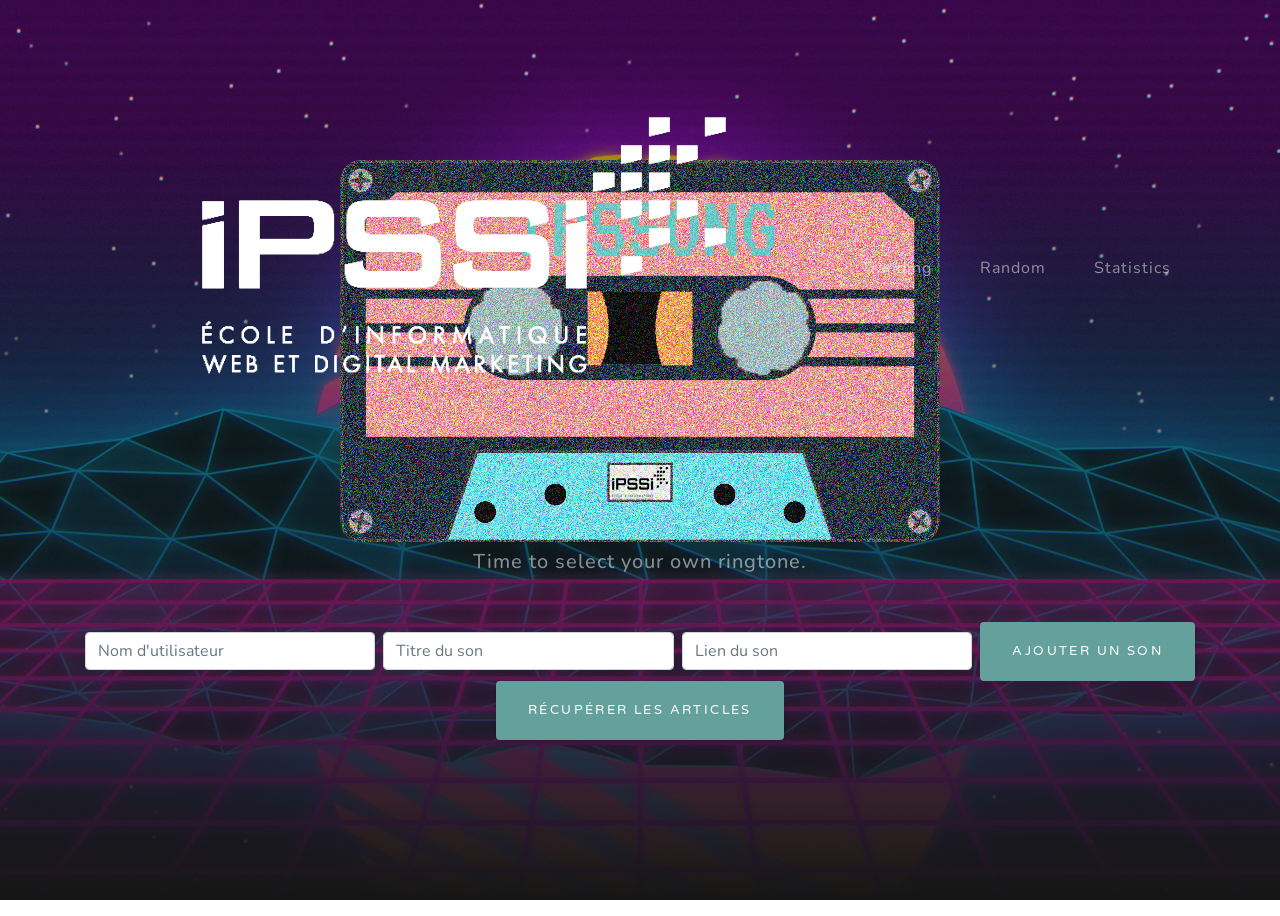
==== index.html @ 219de0ad "Ajustement graphique bootstrap Adaptation du template sur la page principale (partie suggestion). Ce" ====
<!DOCTYPE html>
<html>
<head>
  <meta charset="utf-8">
  <title>IPSSONG</title>

  <!-- Font -->
  <link rel="stylesheet"
        href="https://fonts.googleapis.com/css?family=VT323&display=swap">
  <!-- Bootstrap core CSS -->
  <link href="vendor/bootstrap/css/bootstrap.min.css" rel="stylesheet">

  <!-- Custom fonts for this template -->
  <link href="vendor/fontawesome-free/css/all.min.css" rel="stylesheet">
  <link href="https://fonts.googleapis.com/css?family=Varela+Round" rel="stylesheet">
  <link href="https://fonts.googleapis.com/css?family=Nunito:200,200i,300,300i,400,400i,600,600i,700,700i,800,800i,900,900i" rel="stylesheet">

  <!-- Custom styles for this template -->
  <link href="css/grayscale.min.css" rel="stylesheet">

</head>
  <body>
  
  <!-- Navigation -->
  <nav class="navbar navbar-expand-lg navbar-light fixed-top" id="mainNav">
    <div class="container">
      <a class="navbar-brand js-scroll-trigger" href="#page-top"><img src="img/IPSSI_logo.png" class="img-fluid"></a>
      <button class="navbar-toggler navbar-toggler-right" type="button" data-toggle="collapse" data-target="#navbarResponsive" aria-controls="navbarResponsive" aria-expanded="false" aria-label="Toggle navigation">
        Menu
        <i class="fas fa-bars"></i>
      </button>
      <div class="collapse navbar-collapse" id="navbarResponsive">
        <ul class="navbar-nav ml-auto">
          <li class="nav-item">
            <a class="nav-link js-scroll-trigger" href="#tranding">Tranding</a>
          </li>
          <li class="nav-item">
            <a class="nav-link js-scroll-trigger" href="#random">Random</a>
          </li>
          <li class="nav-item">
            <a class="nav-link js-scroll-trigger" href="#statistics">Statistics</a>
          </li>
        </ul>
      </div>
    </div> 
  </nav>  
    
      <!-- Header -->
  <header class="masthead">
    <div class="container d-flex h-100 align-items-center">
      <div class="mx-auto text-center">
        <h1 class="mx-auto my-0 text-uppercase"><img src="img/IPSSONG-Logo.png" class="img-fluid"></h1>
        <h2 class="text-white-50 mx-auto mt-2 mb-5">Time to select your own ringtone.</h2>
        <form class="form-inline d-flex">
          <input type="text" class="form-control flex-fill mr-0 mr-sm-2 mb-3 mb-sm-0" id="champsNom" placeholder="Nom d'utilisateur">
          <input type="text" class="form-control flex-fill mr-0 mr-sm-2 mb-3 mb-sm-0" id="champsTitre" placeholder="Titre du son">
          <input type="text" class="form-control flex-fill mr-0 mr-sm-2 mb-3 mb-sm-0" id="champsLien" placeholder="Lien du son">
          <button type="button" class="btn btn-primary mx-auto" id="addSongButton">Ajouter un son</button>
          <button type="button" class="btn btn-primary mx-auto" id="getSongButton">Récupérer les articles</button>
        </form>
      </div>
    </div>
  </header>

  <!--  <input type="text" id="champsNom" value="" placeholder="Nom">
    <input type="text" id="champsTitre" value="" placeholder="Titre">
    <input type="text" id="champsLien" value="" placeholder="Lien">
    <button type="button" id="addSongButton">Ajouter un song</button> 

    <button type="button" id="getSongButton">Récupérer les articles</button> -->
    <ul id="textBlock">

    </ul>
    <script
    src="https://code.jquery.com/jquery-3.4.1.min.js"
    integrity="sha256-CSXorXvZcTkaix6Yvo6HppcZGetbYMGWSFlBw8HfCJo="
    crossorigin="anonymous"></script>
    <script src="./requete.js"></script>

    
  </body>
</html>
---- css/grayscale.min.css ----
/*!
 * Start Bootstrap - Grayscale v5.0.9 (https://startbootstrap.com/template-overviews/grayscale)
 * Copyright 2013-2019 Start Bootstrap
 * Licensed under MIT (https://github.com/BlackrockDigital/startbootstrap-grayscale/blob/master/LICENSE)
 */#mainNav{min-height:56px;background-color:#fff}#mainNav .navbar-toggler{font-size:80%;padding:.75rem;color:#64a19d;border:1px solid #64a19d}#mainNav .navbar-toggler:focus{outline:0}#mainNav .navbar-brand{color:#161616;font-weight:700;padding:.9rem 0}#mainNav .navbar-nav .nav-item:hover{color:fade(white,80%);outline:0;background-color:transparent}#mainNav .navbar-nav .nav-item:active,#mainNav .navbar-nav .nav-item:focus{outline:0;background-color:transparent}@media (min-width:992px){#mainNav{padding-top:0;padding-bottom:0;border-bottom:none;background-color:transparent;transition:background-color .3s ease-in-out}#mainNav .navbar-brand{padding:.5rem 0;color:rgba(255,255,255,.5)}#mainNav .nav-link{transition:none;padding:2rem 1.5rem;color:rgba(255,255,255,.5)}#mainNav .nav-link:hover{color:rgba(255,255,255,.75)}#mainNav .nav-link:active{color:#fff}#mainNav.navbar-shrink{background-color:#fff}#mainNav.navbar-shrink .navbar-brand{color:#161616}#mainNav.navbar-shrink .nav-link{color:#161616;padding:1.5rem 1.5rem 1.25rem;border-bottom:.25rem solid transparent}#mainNav.navbar-shrink .nav-link:hover{color:#64a19d}#mainNav.navbar-shrink .nav-link:active{color:#467370}#mainNav.navbar-shrink .nav-link.active{color:#64a19d;outline:0;border-bottom:.25rem solid #64a19d}}.masthead{position:relative;width:100%;height:auto;min-height:35rem;padding:15rem 0;background:linear-gradient(to bottom,rgba(22,22,22,.3) 0,rgba(22,22,22,.7) 75%,#161616 100%),url(../img/bg-masthead.jpg);background-position:center;background-repeat:no-repeat;background-attachment:scroll;background-size:cover}.masthead h1{font-family:'Varela Round';font-size:2.5rem;line-height:2.5rem;letter-spacing:.8rem;background:-webkit-linear-gradient(rgba(255,255,255,.9),rgba(255,255,255,0));-webkit-text-fill-color:transparent;-webkit-background-clip:text}.masthead h2{max-width:20rem;font-size:1rem}@media (min-width:768px){.masthead h1{font-size:4rem;line-height:4rem}}@media (min-width:992px){.masthead{height:100vh;padding:0}.masthead h1{font-size:6.5rem;line-height:6.5rem;letter-spacing:.8rem}.masthead h2{max-width:30rem;font-size:1.25rem}}.btn{box-shadow:0 .1875rem .1875rem 0 rgba(0,0,0,.1)!important;padding:1.25rem 2rem;font-family:'Varela Round';font-size:80%;text-transform:uppercase;letter-spacing:.15rem;border:0}.btn-primary{background-color:#64a19d}.btn-primary:hover{background-color:#4f837f}.btn-primary:focus{background-color:#4f837f;color:#fff}.btn-primary:active{background-color:#467370!important}.about-section{padding-top:10rem;background:linear-gradient(to bottom,#161616 0,rgba(22,22,22,.9) 75%,rgba(22,22,22,.8) 100%)}.about-section p{margin-bottom:5rem}.projects-section{padding:10rem 0}.projects-section .featured-text{padding:2rem}@media (min-width:992px){.projects-section .featured-text{padding:0 0 0 2rem;border-left:.5rem solid #64a19d}}.projects-section .project-text{padding:3rem;font-size:90%}@media (min-width:992px){.projects-section .project-text{padding:5rem}.projects-section .project-text hr{border-color:#64a19d;border-width:.25rem;width:30%}}.signup-section{padding:10rem 0;background:linear-gradient(to bottom,rgba(22,22,22,.1) 0,rgba(22,22,22,.5) 75%,#161616 100%),url(../img/bg-signup.jpg);background-position:center;background-repeat:no-repeat;background-attachment:scroll;background-size:cover}.signup-section .form-inline input{box-shadow:0 .1875rem .1875rem 0 rgba(0,0,0,.1)!important;padding:1.25rem 2rem;height:auto;font-family:'Varela Round';font-size:80%;text-transform:uppercase;letter-spacing:.15rem;border:0}.contact-section{padding:5rem 0 0}.contact-section .card{border:0;border-bottom:.25rem solid #64a19d}.contact-section .card h4{font-size:.8rem;font-family:'Varela Round';text-transform:uppercase;letter-spacing:.15rem}.contact-section .card hr{border-color:#64a19d;border-width:.25rem;width:3rem}.contact-section .social{margin-top:5rem}.contact-section .social a{text-align:center;height:3rem;width:3rem;background:rgba(255,255,255,.1);border-radius:100%;line-height:3rem;color:rgba(255,255,255,.3)}.contact-section .social a:hover{color:rgba(255,255,255,.5)}.contact-section .social a:active{color:#fff}body{font-family:Nunito;letter-spacing:.0625em}a{color:#64a19d}a:focus,a:hover{text-decoration:none;color:#3c6360}.bg-black{background-color:#161616!important}.bg-primary{background-color:#64a19d!important}.text-primary{color:#64a19d!important}footer{padding:5rem 0}
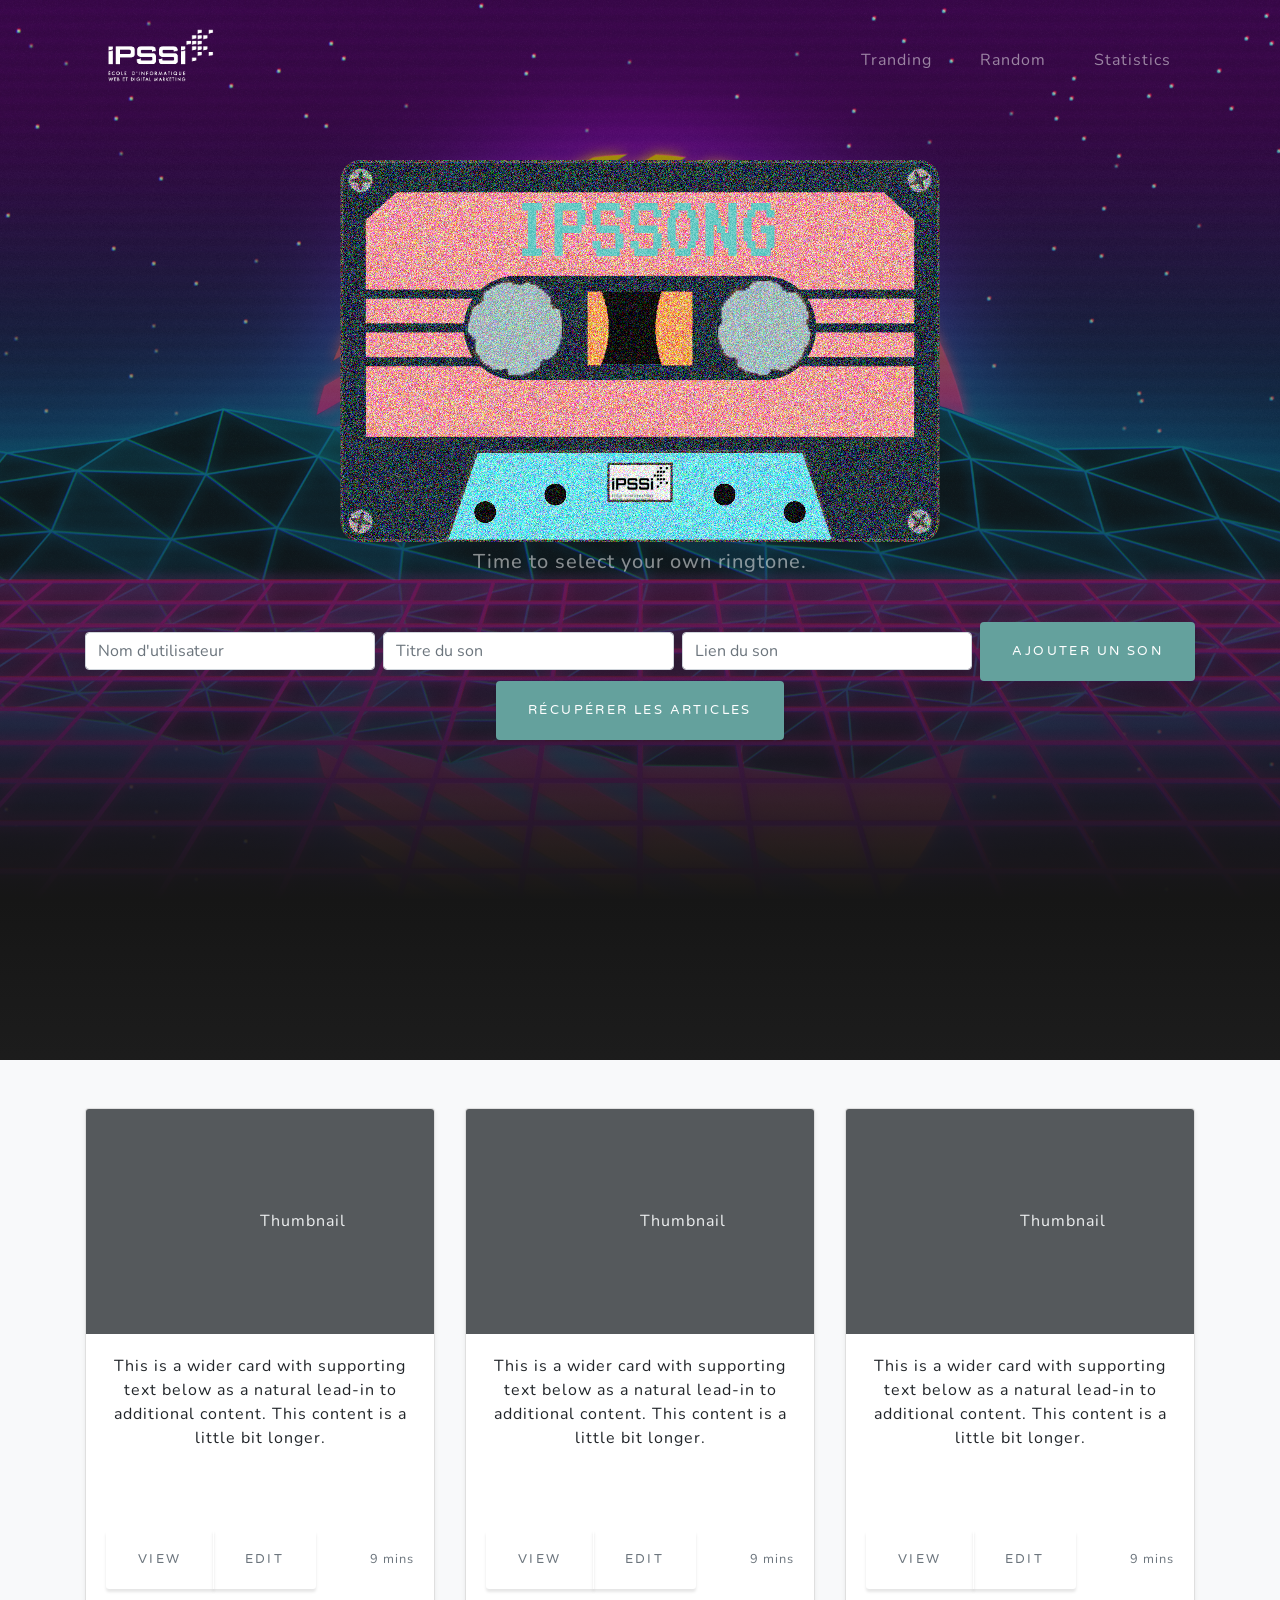
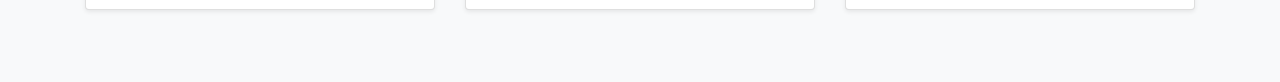
==== commit 930a51f2: "Ajout des liens "trending" Mise en place des liens favoris" ====
--- a/index.html
+++ b/index.html
@@ -17,6 +17,7 @@
 
   <!-- Custom styles for this template -->
   <link href="css/grayscale.min.css" rel="stylesheet">
+  <link href="css/home.css" rel="stylesheet">
 
 </head>
   <body>
@@ -24,7 +25,7 @@
   <!-- Navigation -->
   <nav class="navbar navbar-expand-lg navbar-light fixed-top" id="mainNav">
     <div class="container">
-      <a class="navbar-brand js-scroll-trigger" href="#page-top"><img src="img/IPSSI_logo.png" class="img-fluid"></a>
+      <a class="navbar-brand js-scroll-trigger" href="#page-top"><img src="img/IPSSI_logo.png" class="img-fluid ipssiLogo" alt="IPSSI"}></a>
       <button class="navbar-toggler navbar-toggler-right" type="button" data-toggle="collapse" data-target="#navbarResponsive" aria-controls="navbarResponsive" aria-expanded="false" aria-label="Toggle navigation">
         Menu
         <i class="fas fa-bars"></i>
@@ -62,13 +63,66 @@
     </div>
   </header>
 
-  <!--  <input type="text" id="champsNom" value="" placeholder="Nom">
-    <input type="text" id="champsTitre" value="" placeholder="Titre">
-    <input type="text" id="champsLien" value="" placeholder="Lien">
-    <button type="button" id="addSongButton">Ajouter un song</button> 
+    <!-- About Section -->
+  <section id="about" class="about-section text-center">
+   <div class="album py-5 bg-light">
+    <div class="container">
 
-    <button type="button" id="getSongButton">Récupérer les articles</button> -->
-    <ul id="textBlock">
+      <div class="row">
+        <div class="col-md-4">
+          <div class="card mb-4 shadow-sm">
+            <svg class="bd-placeholder-img card-img-top" width="100%" height="225" xmlns="http://www.w3.org/2000/svg" preserveAspectRatio="xMidYMid slice" focusable="false" role="img" aria-label="Placeholder: Thumbnail"><title>Placeholder</title><rect width="100%" height="100%" fill="#55595c"/><text x="50%" y="50%" fill="#eceeef" dy=".3em">Thumbnail</text></svg>
+            <div class="card-body">
+              <p class="card-text">This is a wider card with supporting text below as a natural lead-in to additional content. This content is a little bit longer.</p>
+              <div class="d-flex justify-content-between align-items-center">
+                <div class="btn-group">
+                  <button type="button" class="btn btn-sm btn-outline-secondary">View</button>
+                  <button type="button" class="btn btn-sm btn-outline-secondary">Edit</button>
+                </div>
+                <small class="text-muted">9 mins</small>
+              </div>
+            </div>
+          </div>
+        </div>
+        <div class="col-md-4">
+          <div class="card mb-4 shadow-sm">
+            <svg class="bd-placeholder-img card-img-top" width="100%" height="225" xmlns="http://www.w3.org/2000/svg" preserveAspectRatio="xMidYMid slice" focusable="false" role="img" aria-label="Placeholder: Thumbnail"><title>Placeholder</title><rect width="100%" height="100%" fill="#55595c"/><text x="50%" y="50%" fill="#eceeef" dy=".3em">Thumbnail</text></svg>
+            <div class="card-body">
+              <p class="card-text">This is a wider card with supporting text below as a natural lead-in to additional content. This content is a little bit longer.</p>
+              <div class="d-flex justify-content-between align-items-center">
+                <div class="btn-group">
+                  <button type="button" class="btn btn-sm btn-outline-secondary">View</button>
+                  <button type="button" class="btn btn-sm btn-outline-secondary">Edit</button>
+                </div>
+                <small class="text-muted">9 mins</small>
+              </div>
+            </div>
+          </div>
+        </div>
+        <div class="col-md-4">
+          <div class="card mb-4 shadow-sm">
+            <svg class="bd-placeholder-img card-img-top" width="100%" height="225" xmlns="http://www.w3.org/2000/svg" preserveAspectRatio="xMidYMid slice" focusable="false" role="img" aria-label="Placeholder: Thumbnail"><title>Placeholder</title><rect width="100%" height="100%" fill="#55595c"/><text x="50%" y="50%" fill="#eceeef" dy=".3em">Thumbnail</text></svg>
+            <div class="card-body">
+              <p class="card-text">This is a wider card with supporting text below as a natural lead-in to additional content. This content is a little bit longer.</p>
+              <div class="d-flex justify-content-between align-items-center">
+                <div class="btn-group">
+                  <button type="button" class="btn btn-sm btn-outline-secondary">View</button>
+                  <button type="button" class="btn btn-sm btn-outline-secondary">Edit</button>
+                </div>
+                <small class="text-muted">9 mins</small>
+              </div>
+            </div>
+          </div>
+        </div>
+  </section>
+
+
+
+
+ <!-- Projects Section -->
+  <!-- <section id="projects" class="projects-section bg-light">
+    <div class="container">
+    <ul id="textBlock"> -->
 
     </ul>
     <script
--- a/css/home.css
+++ b/css/home.css
@@ -0,0 +1,3 @@
+.ipssiLogo{
+    max-width: 20%;
+}
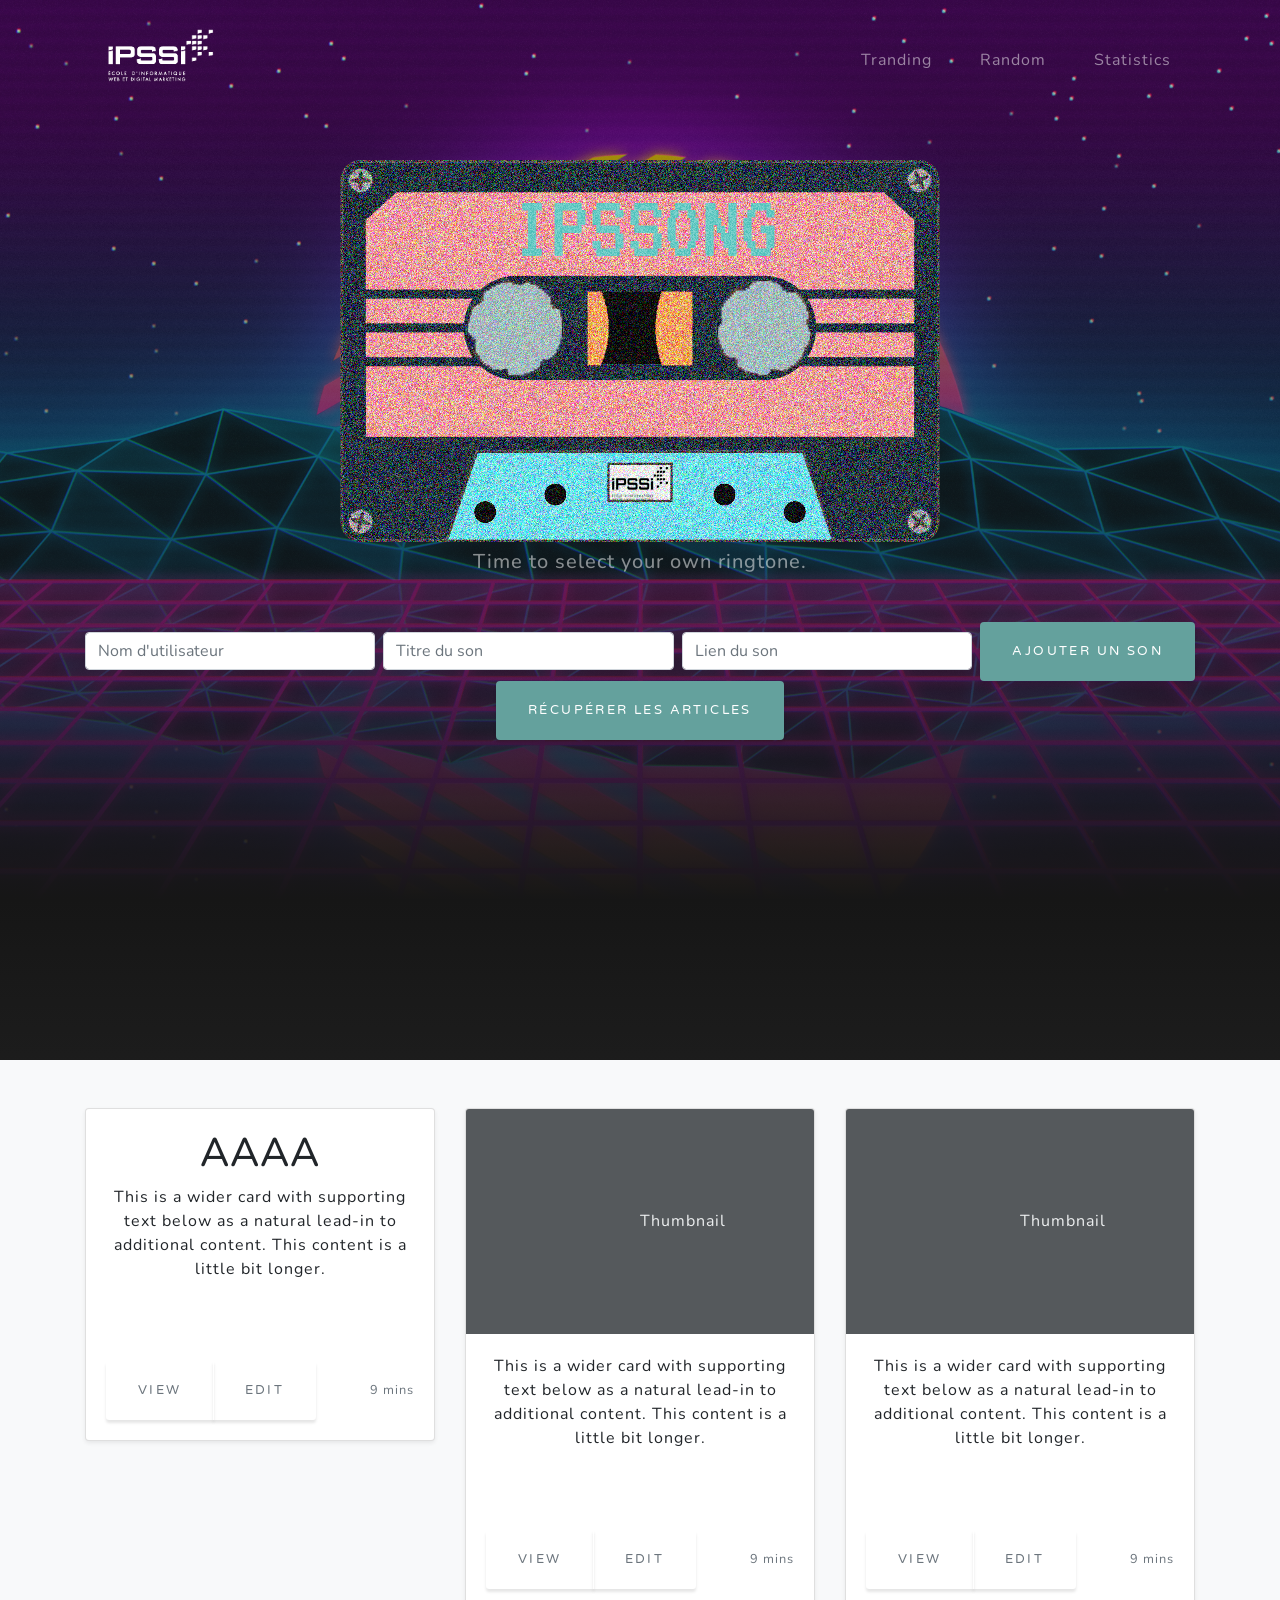
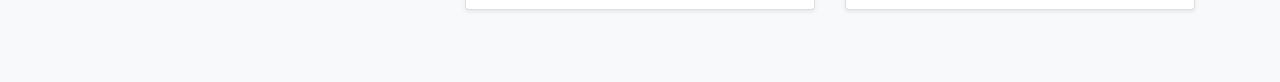
==== commit 19d8fd83: "Modification du showtext Modification pour l'affichage special sur le template des informations de l" ====
--- a/index.html
+++ b/index.html
@@ -21,7 +21,7 @@
 
 </head>
   <body>
-  
+
   <!-- Navigation -->
   <nav class="navbar navbar-expand-lg navbar-light fixed-top" id="mainNav">
     <div class="container">
@@ -43,9 +43,9 @@
           </li>
         </ul>
       </div>
-    </div> 
-  </nav>  
-    
+    </div>
+  </nav>
+
       <!-- Header -->
   <header class="masthead">
     <div class="container d-flex h-100 align-items-center">
@@ -68,11 +68,12 @@
    <div class="album py-5 bg-light">
     <div class="container">
 
-      <div class="row">
+      <div class="row" id="textBlock">
         <div class="col-md-4">
           <div class="card mb-4 shadow-sm">
-            <svg class="bd-placeholder-img card-img-top" width="100%" height="225" xmlns="http://www.w3.org/2000/svg" preserveAspectRatio="xMidYMid slice" focusable="false" role="img" aria-label="Placeholder: Thumbnail"><title>Placeholder</title><rect width="100%" height="100%" fill="#55595c"/><text x="50%" y="50%" fill="#eceeef" dy=".3em">Thumbnail</text></svg>
+            <!-- <svg class="bd-placeholder-img card-img-top" width="100%" height="225" xmlns="http://www.w3.org/2000/svg" preserveAspectRatio="xMidYMid slice" focusable="false" role="img" aria-label="Placeholder: Thumbnail"><title>Placeholder</title><rect width="100%" height="100%" fill="#55595c"/><text x="50%" y="50%" fill="#eceeef" dy=".3em">Thumbnail</text></svg> -->
             <div class="card-body">
+              <h1 class="card-text">AAAA</h1>
               <p class="card-text">This is a wider card with supporting text below as a natural lead-in to additional content. This content is a little bit longer.</p>
               <div class="d-flex justify-content-between align-items-center">
                 <div class="btn-group">
@@ -131,6 +132,6 @@
     crossorigin="anonymous"></script>
     <script src="./requete.js"></script>
 
-    
+
   </body>
 </html>
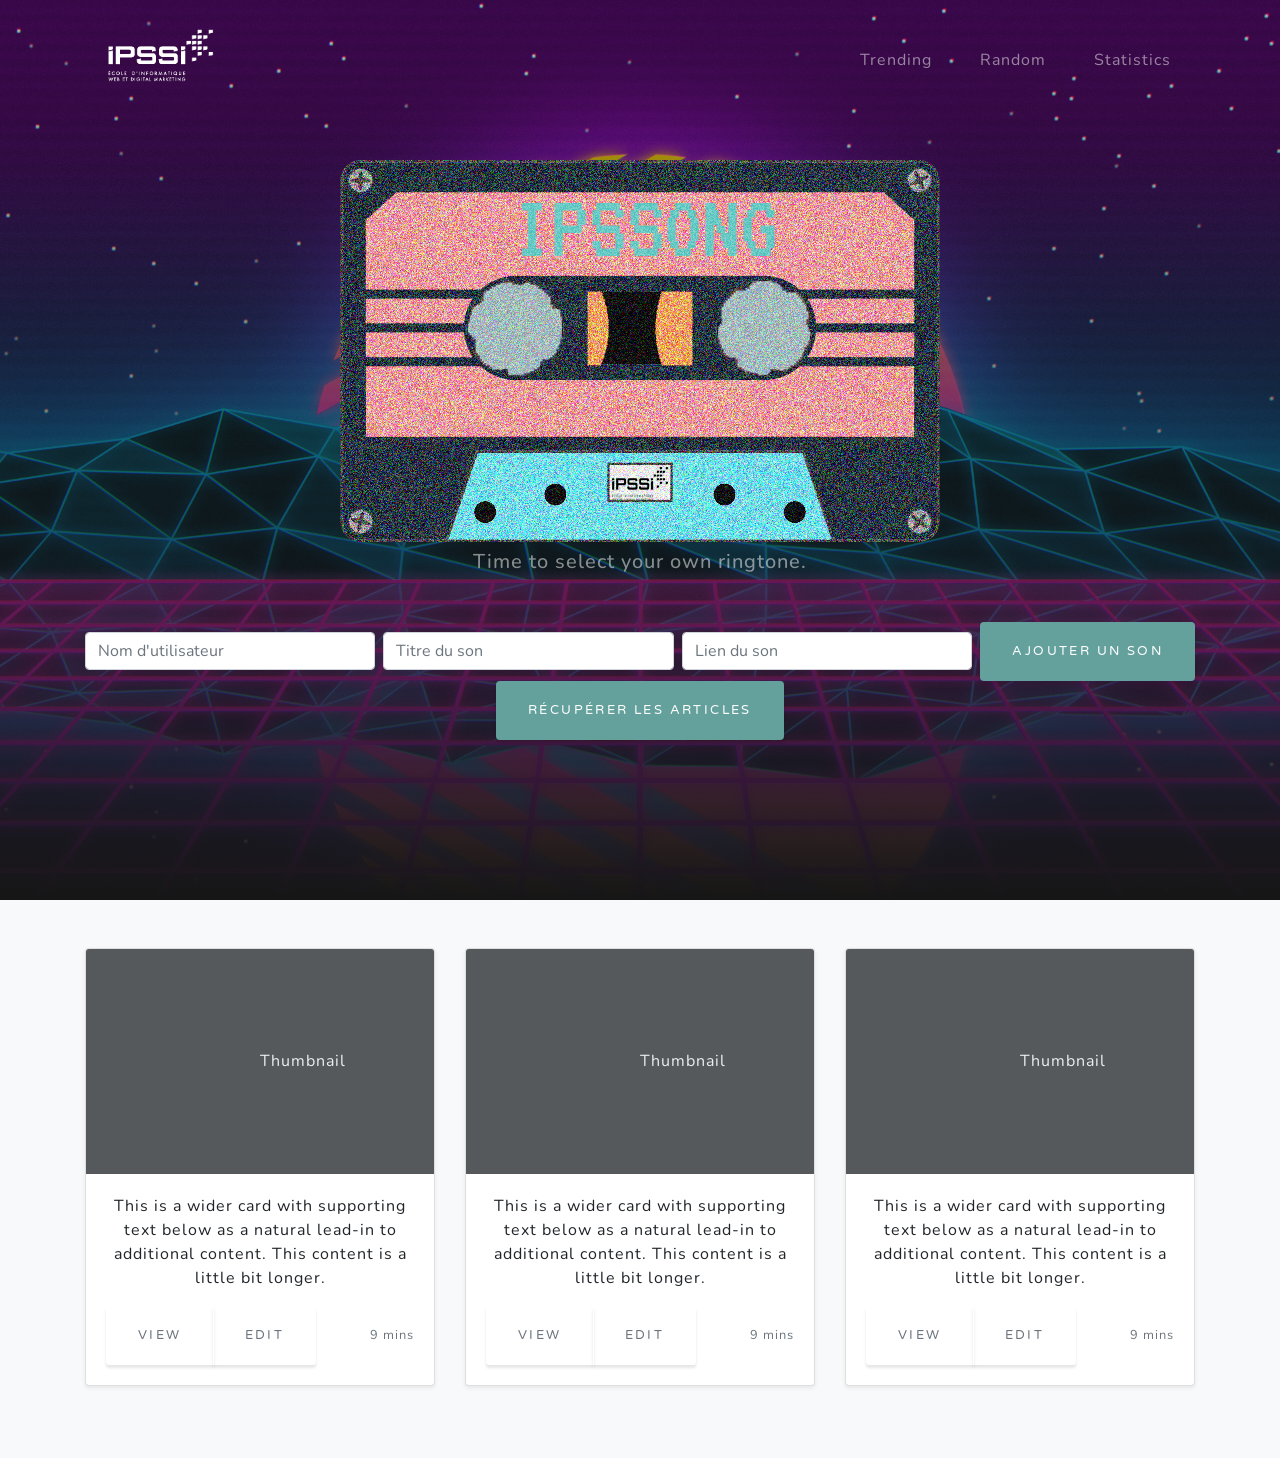
==== commit 669f825f: "Liens trending MAJ du liens Trending en haut à droite" ====
--- a/index.html
+++ b/index.html
@@ -21,7 +21,7 @@
 
 </head>
   <body>
-
+  
   <!-- Navigation -->
   <nav class="navbar navbar-expand-lg navbar-light fixed-top" id="mainNav">
     <div class="container">
@@ -33,7 +33,7 @@
       <div class="collapse navbar-collapse" id="navbarResponsive">
         <ul class="navbar-nav ml-auto">
           <li class="nav-item">
-            <a class="nav-link js-scroll-trigger" href="#tranding">Tranding</a>
+            <a class="nav-link js-scroll-trigger" href="#trending">Trending</a>
           </li>
           <li class="nav-item">
             <a class="nav-link js-scroll-trigger" href="#random">Random</a>
@@ -43,9 +43,9 @@
           </li>
         </ul>
       </div>
-    </div>
-  </nav>
-
+    </div> 
+  </nav>  
+    
       <!-- Header -->
   <header class="masthead">
     <div class="container d-flex h-100 align-items-center">
@@ -63,17 +63,16 @@
     </div>
   </header>
 
-    <!-- About Section -->
-  <section id="about" class="about-section text-center">
+    <!-- trending Section -->
+  <section id="trending" class="trending-section text-center">
    <div class="album py-5 bg-light">
     <div class="container">
 
-      <div class="row" id="textBlock">
+      <div class="row">
         <div class="col-md-4">
           <div class="card mb-4 shadow-sm">
-            <!-- <svg class="bd-placeholder-img card-img-top" width="100%" height="225" xmlns="http://www.w3.org/2000/svg" preserveAspectRatio="xMidYMid slice" focusable="false" role="img" aria-label="Placeholder: Thumbnail"><title>Placeholder</title><rect width="100%" height="100%" fill="#55595c"/><text x="50%" y="50%" fill="#eceeef" dy=".3em">Thumbnail</text></svg> -->
+            <svg class="bd-placeholder-img card-img-top" width="100%" height="225" xmlns="http://www.w3.org/2000/svg" preserveAspectRatio="xMidYMid slice" focusable="false" role="img" aria-label="Placeholder: Thumbnail"><title>Placeholder</title><rect width="100%" height="100%" fill="#55595c"/><text x="50%" y="50%" fill="#eceeef" dy=".3em">Thumbnail</text></svg>
             <div class="card-body">
-              <h1 class="card-text">AAAA</h1>
               <p class="card-text">This is a wider card with supporting text below as a natural lead-in to additional content. This content is a little bit longer.</p>
               <div class="d-flex justify-content-between align-items-center">
                 <div class="btn-group">
@@ -132,6 +131,6 @@
     crossorigin="anonymous"></script>
     <script src="./requete.js"></script>
 
-
+    
   </body>
 </html>
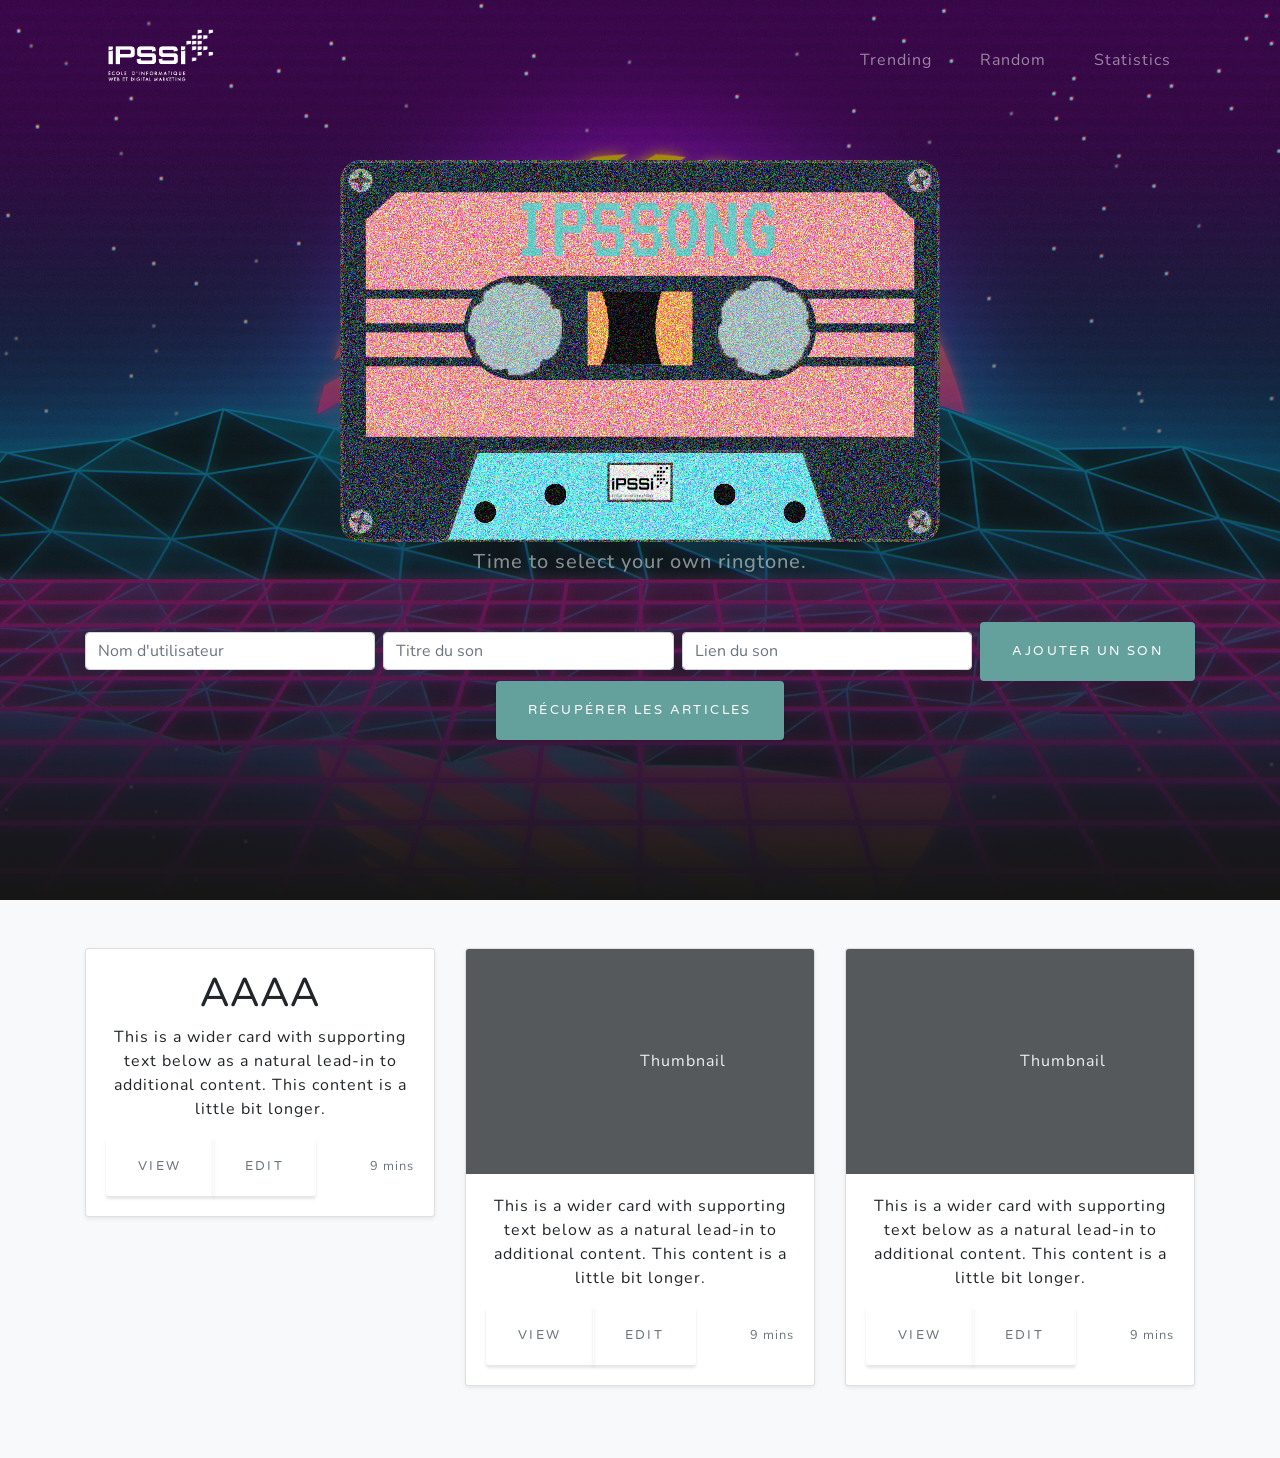
==== commit 7f56166b: "Merge branch 'dev' into Bootstrap" ====
--- a/index.html
+++ b/index.html
@@ -21,7 +21,7 @@
 
 </head>
   <body>
-  
+
   <!-- Navigation -->
   <nav class="navbar navbar-expand-lg navbar-light fixed-top" id="mainNav">
     <div class="container">
@@ -43,9 +43,9 @@
           </li>
         </ul>
       </div>
-    </div> 
-  </nav>  
-    
+    </div>
+  </nav>
+
       <!-- Header -->
   <header class="masthead">
     <div class="container d-flex h-100 align-items-center">
@@ -68,11 +68,12 @@
    <div class="album py-5 bg-light">
     <div class="container">
 
-      <div class="row">
+      <div class="row" id="textBlock">
         <div class="col-md-4">
           <div class="card mb-4 shadow-sm">
-            <svg class="bd-placeholder-img card-img-top" width="100%" height="225" xmlns="http://www.w3.org/2000/svg" preserveAspectRatio="xMidYMid slice" focusable="false" role="img" aria-label="Placeholder: Thumbnail"><title>Placeholder</title><rect width="100%" height="100%" fill="#55595c"/><text x="50%" y="50%" fill="#eceeef" dy=".3em">Thumbnail</text></svg>
+            <!-- <svg class="bd-placeholder-img card-img-top" width="100%" height="225" xmlns="http://www.w3.org/2000/svg" preserveAspectRatio="xMidYMid slice" focusable="false" role="img" aria-label="Placeholder: Thumbnail"><title>Placeholder</title><rect width="100%" height="100%" fill="#55595c"/><text x="50%" y="50%" fill="#eceeef" dy=".3em">Thumbnail</text></svg> -->
             <div class="card-body">
+              <h1 class="card-text">AAAA</h1>
               <p class="card-text">This is a wider card with supporting text below as a natural lead-in to additional content. This content is a little bit longer.</p>
               <div class="d-flex justify-content-between align-items-center">
                 <div class="btn-group">
@@ -131,6 +132,6 @@
     crossorigin="anonymous"></script>
     <script src="./requete.js"></script>
 
-    
+
   </body>
 </html>
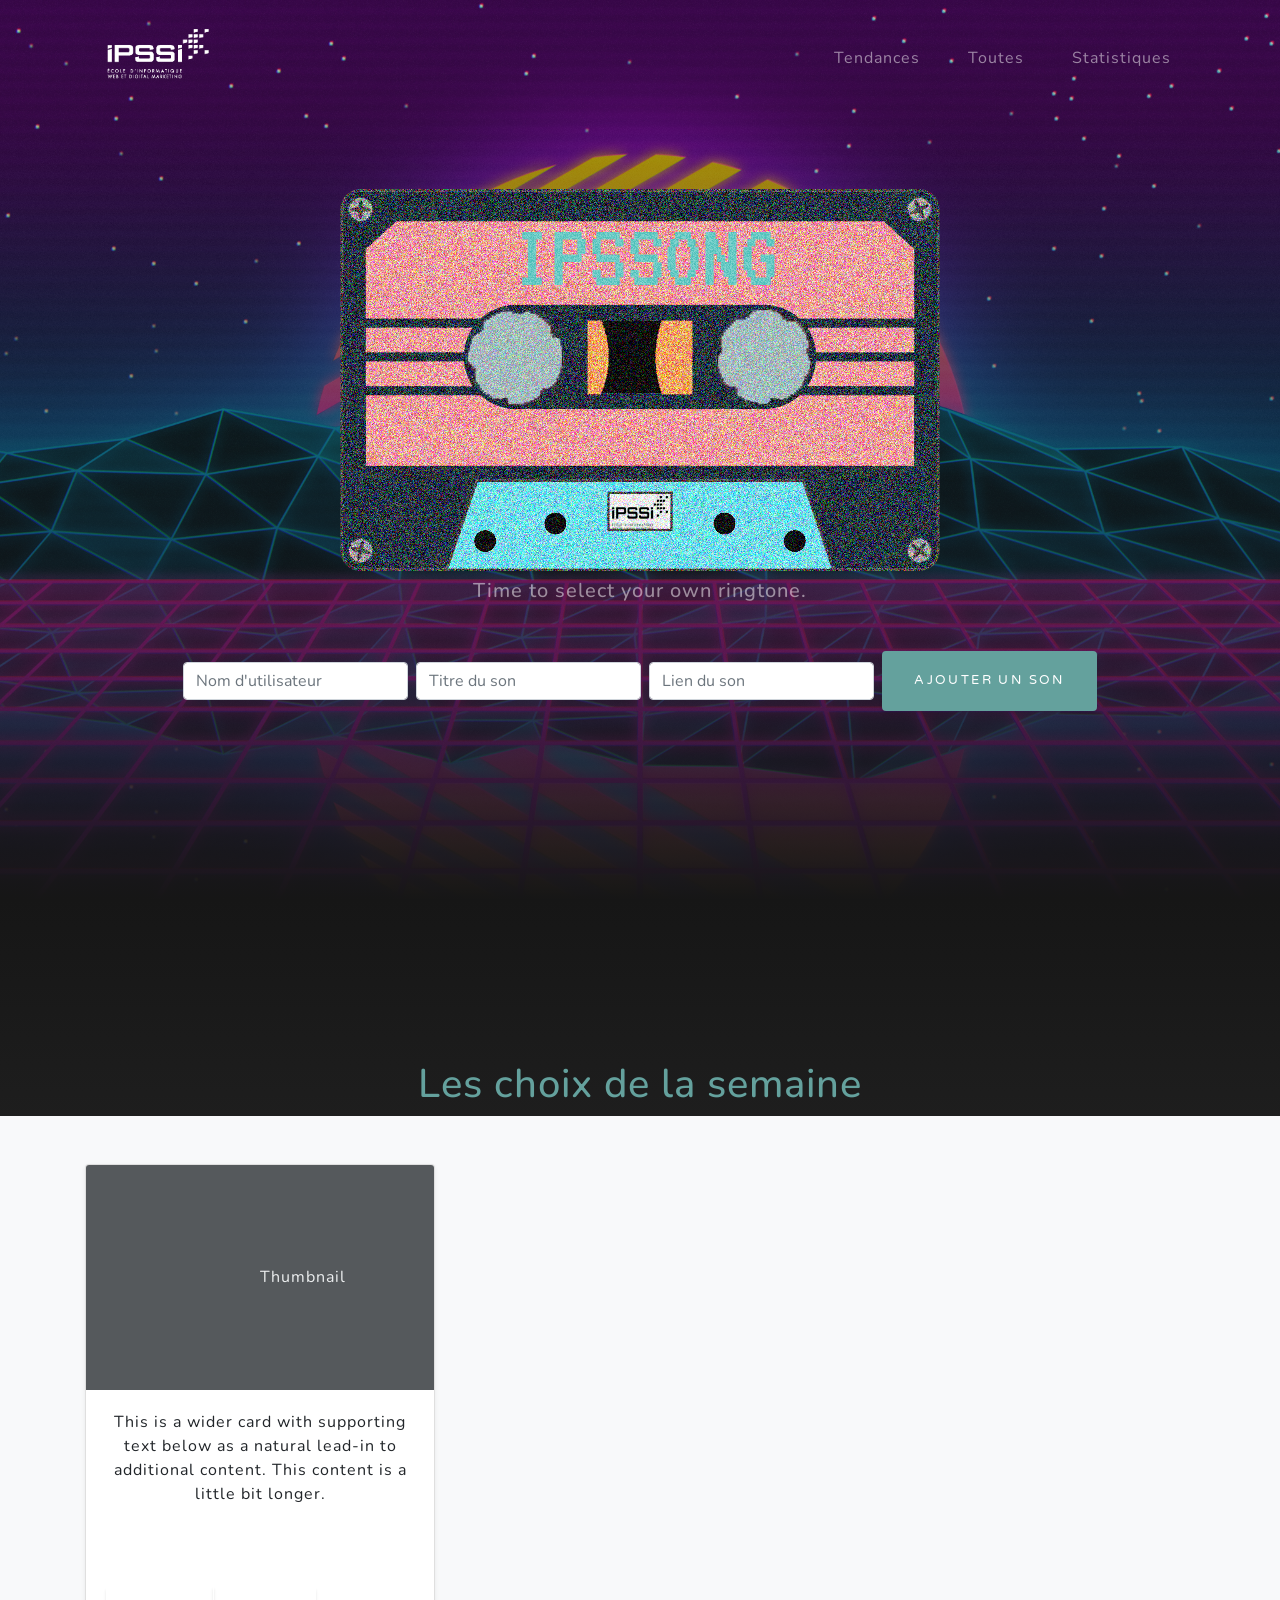
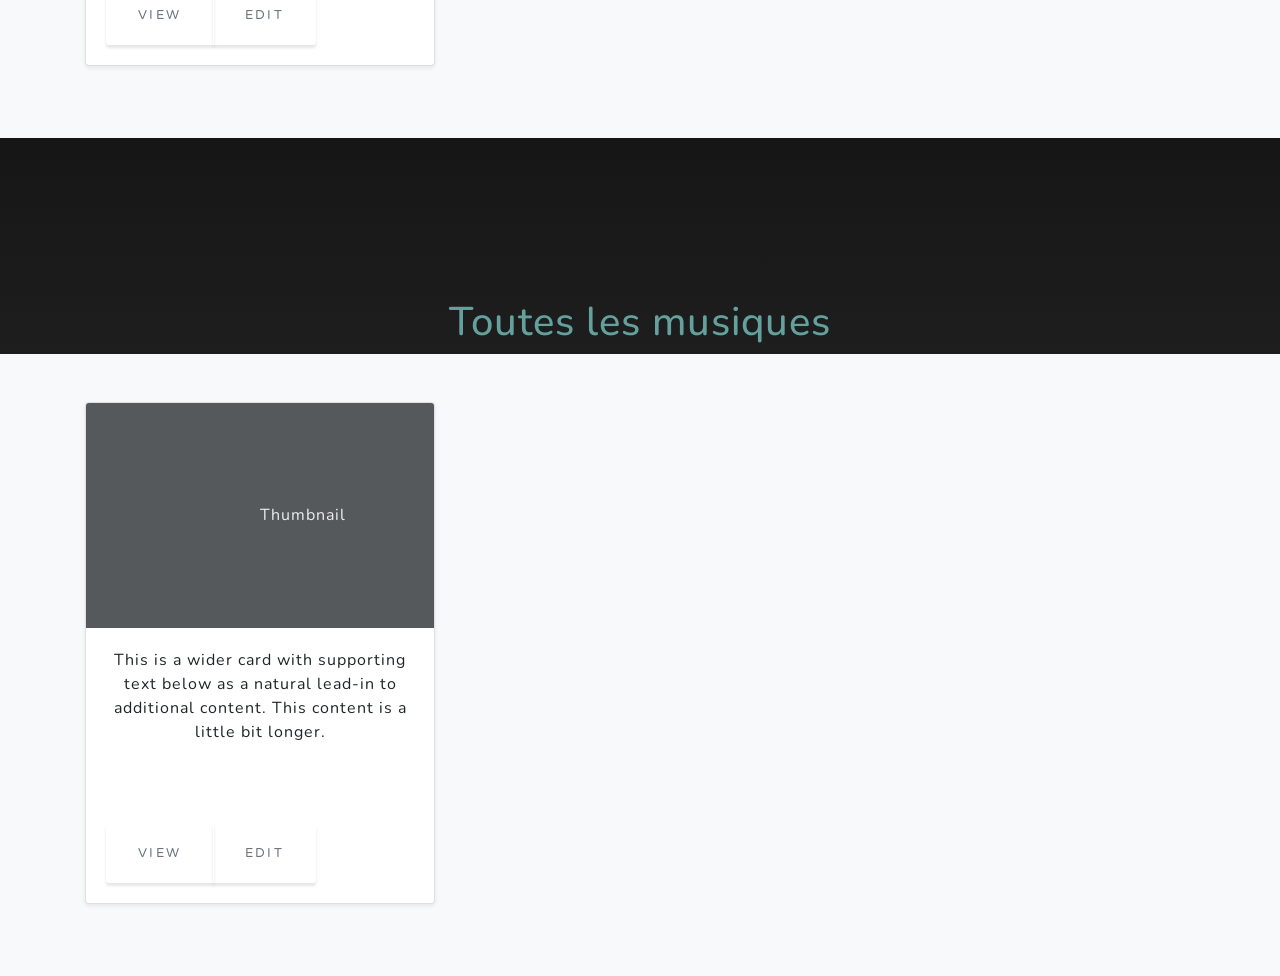
==== commit 5afea5cc: "Ajout du top de la semaine Ajout de l'implémentation du top6 des sons dans le template + js" ====
--- a/index.html
+++ b/index.html
@@ -21,117 +21,92 @@
 
 </head>
   <body>
+    <!-- Navigation -->
+    <nav class="navbar navbar-expand-lg navbar-light fixed-top" id="mainNav">
+      <div class="container">
+        <a class="navbar-brand js-scroll-trigger" href="#page-top"><img src="img/IPSSI_logo.png" class="img-fluid ipssiLogo" alt="IPSSI"}></a>
+        <button class="navbar-toggler navbar-toggler-right" type="button" data-toggle="collapse" data-target="#navbarResponsive" aria-controls="navbarResponsive" aria-expanded="false" aria-label="Toggle navigation">
+          Menu
+          <i class="fas fa-bars"></i>
+        </button>
+        <div class="collapse navbar-collapse" id="navbarResponsive">
+          <ul class="navbar-nav ml-auto">
+            <li class="nav-item">
+              <a class="nav-link js-scroll-trigger" href="#tranding">Tendances</a>
+            </li>
+            <li class="nav-item">
+              <a class="nav-link js-scroll-trigger" href="#random">Toutes</a>
+            </li>
+            <li class="nav-item">
+              <a class="nav-link js-scroll-trigger" href="#statistics">Statistiques</a>
+            </li>
+          </ul>
+        </div>
+      </div>
+    </nav>
 
-  <!-- Navigation -->
-  <nav class="navbar navbar-expand-lg navbar-light fixed-top" id="mainNav">
-    <div class="container">
-      <a class="navbar-brand js-scroll-trigger" href="#page-top"><img src="img/IPSSI_logo.png" class="img-fluid ipssiLogo" alt="IPSSI"}></a>
-      <button class="navbar-toggler navbar-toggler-right" type="button" data-toggle="collapse" data-target="#navbarResponsive" aria-controls="navbarResponsive" aria-expanded="false" aria-label="Toggle navigation">
-        Menu
-        <i class="fas fa-bars"></i>
-      </button>
-      <div class="collapse navbar-collapse" id="navbarResponsive">
-        <ul class="navbar-nav ml-auto">
-          <li class="nav-item">
-            <a class="nav-link js-scroll-trigger" href="#trending">Trending</a>
-          </li>
-          <li class="nav-item">
-            <a class="nav-link js-scroll-trigger" href="#random">Random</a>
-          </li>
-          <li class="nav-item">
-            <a class="nav-link js-scroll-trigger" href="#statistics">Statistics</a>
-          </li>
-        </ul>
+        <!-- Header -->
+    <header class="masthead">
+      <div class="container d-flex h-100 align-items-center">
+        <div class="mx-auto text-center">
+          <h1 class="mx-auto my-0 text-uppercase"><img src="img/IPSSONG-Logo.png" class="img-fluid"></h1>
+          <h2 class="text-white-50 mx-auto mt-2 mb-5">Time to select your own ringtone.</h2>
+          <form class="form-inline d-flex">
+            <input type="text" class="form-control flex-fill mr-0 mr-sm-2 mb-3 mb-sm-0" id="champsNom" placeholder="Nom d'utilisateur">
+            <input type="text" class="form-control flex-fill mr-0 mr-sm-2 mb-3 mb-sm-0" id="champsTitre" placeholder="Titre du son">
+            <input type="text" class="form-control flex-fill mr-0 mr-sm-2 mb-3 mb-sm-0" id="champsLien" placeholder="Lien du son">
+            <button type="button" class="btn btn-primary mx-auto" id="addSongButton">Ajouter un son</button>
+          </form>
+        </div>
       </div>
-    </div>
-  </nav>
+    </header>
 
-      <!-- Header -->
-  <header class="masthead">
-    <div class="container d-flex h-100 align-items-center">
-      <div class="mx-auto text-center">
-        <h1 class="mx-auto my-0 text-uppercase"><img src="img/IPSSONG-Logo.png" class="img-fluid"></h1>
-        <h2 class="text-white-50 mx-auto mt-2 mb-5">Time to select your own ringtone.</h2>
-        <form class="form-inline d-flex">
-          <input type="text" class="form-control flex-fill mr-0 mr-sm-2 mb-3 mb-sm-0" id="champsNom" placeholder="Nom d'utilisateur">
-          <input type="text" class="form-control flex-fill mr-0 mr-sm-2 mb-3 mb-sm-0" id="champsTitre" placeholder="Titre du son">
-          <input type="text" class="form-control flex-fill mr-0 mr-sm-2 mb-3 mb-sm-0" id="champsLien" placeholder="Lien du son">
-          <button type="button" class="btn btn-primary mx-auto" id="addSongButton">Ajouter un son</button>
-          <button type="button" class="btn btn-primary mx-auto" id="getSongButton">Récupérer les articles</button>
-        </form>
-      </div>
-    </div>
-  </header>
+      <!-- About Section -->
+    <section id="about" class="about-section text-center">
+      <h1 class="text-primary">Les choix de la semaine</h1>
+     <div class="album py-5 bg-light">
+      <div class="container">
 
-    <!-- trending Section -->
-  <section id="trending" class="trending-section text-center">
-   <div class="album py-5 bg-light">
-    <div class="container">
-
-      <div class="row" id="textBlock">
-        <div class="col-md-4">
-          <div class="card mb-4 shadow-sm">
-            <!-- <svg class="bd-placeholder-img card-img-top" width="100%" height="225" xmlns="http://www.w3.org/2000/svg" preserveAspectRatio="xMidYMid slice" focusable="false" role="img" aria-label="Placeholder: Thumbnail"><title>Placeholder</title><rect width="100%" height="100%" fill="#55595c"/><text x="50%" y="50%" fill="#eceeef" dy=".3em">Thumbnail</text></svg> -->
-            <div class="card-body">
-              <h1 class="card-text">AAAA</h1>
-              <p class="card-text">This is a wider card with supporting text below as a natural lead-in to additional content. This content is a little bit longer.</p>
-              <div class="d-flex justify-content-between align-items-center">
-                <div class="btn-group">
-                  <button type="button" class="btn btn-sm btn-outline-secondary">View</button>
-                  <button type="button" class="btn btn-sm btn-outline-secondary">Edit</button>
+        <div class="row" id="top-song">
+          <div class="col-md-4">
+            <div class="card mb-4 shadow-sm">
+              <svg class="bd-placeholder-img card-img-top" width="100%" height="225" xmlns="http://www.w3.org/2000/svg" preserveAspectRatio="xMidYMid slice" focusable="false" role="img" aria-label="Placeholder: Thumbnail"><title>Placeholder</title><rect width="100%" height="100%" fill="#55595c"/><text x="50%" y="50%" fill="#eceeef" dy=".3em">Thumbnail</text></svg>
+              <div class="card-body">
+                <p class="card-text">This is a wider card with supporting text below as a natural lead-in to additional content. This content is a little bit longer.</p>
+                <div class="d-flex justify-content-between align-items-center">
+                  <div class="btn-group">
+                    <button type="button" class="btn btn-sm btn-outline-secondary">View</button>
+                    <button type="button" class="btn btn-sm btn-outline-secondary">Edit</button>
+                  </div>
                 </div>
-                <small class="text-muted">9 mins</small>
               </div>
             </div>
           </div>
-        </div>
-        <div class="col-md-4">
-          <div class="card mb-4 shadow-sm">
-            <svg class="bd-placeholder-img card-img-top" width="100%" height="225" xmlns="http://www.w3.org/2000/svg" preserveAspectRatio="xMidYMid slice" focusable="false" role="img" aria-label="Placeholder: Thumbnail"><title>Placeholder</title><rect width="100%" height="100%" fill="#55595c"/><text x="50%" y="50%" fill="#eceeef" dy=".3em">Thumbnail</text></svg>
-            <div class="card-body">
-              <p class="card-text">This is a wider card with supporting text below as a natural lead-in to additional content. This content is a little bit longer.</p>
-              <div class="d-flex justify-content-between align-items-center">
-                <div class="btn-group">
-                  <button type="button" class="btn btn-sm btn-outline-secondary">View</button>
-                  <button type="button" class="btn btn-sm btn-outline-secondary">Edit</button>
+    </section>
+    <section id="about" class="about-section text-center">
+     <h1 class="text-primary">Toutes les musiques</h1>
+     <div class="album py-5 bg-light">
+      <div class="container">
+        <div class="row" id="all-song">
+          <div class="col-md-4">
+            <div class="card mb-4 shadow-sm">
+              <svg class="bd-placeholder-img card-img-top" width="100%" height="225" xmlns="http://www.w3.org/2000/svg" preserveAspectRatio="xMidYMid slice" focusable="false" role="img" aria-label="Placeholder: Thumbnail"><title>Placeholder</title><rect width="100%" height="100%" fill="#55595c"/><text x="50%" y="50%" fill="#eceeef" dy=".3em">Thumbnail</text></svg>
+              <div class="card-body">
+                <p class="card-text">This is a wider card with supporting text below as a natural lead-in to additional content. This content is a little bit longer.</p>
+                <div class="d-flex justify-content-between align-items-center">
+                  <div class="btn-group">
+                    <button type="button" class="btn btn-sm btn-outline-secondary">View</button>
+                    <button type="button" class="btn btn-sm btn-outline-secondary">Edit</button>
+                  </div>
                 </div>
-                <small class="text-muted">9 mins</small>
               </div>
             </div>
           </div>
-        </div>
-        <div class="col-md-4">
-          <div class="card mb-4 shadow-sm">
-            <svg class="bd-placeholder-img card-img-top" width="100%" height="225" xmlns="http://www.w3.org/2000/svg" preserveAspectRatio="xMidYMid slice" focusable="false" role="img" aria-label="Placeholder: Thumbnail"><title>Placeholder</title><rect width="100%" height="100%" fill="#55595c"/><text x="50%" y="50%" fill="#eceeef" dy=".3em">Thumbnail</text></svg>
-            <div class="card-body">
-              <p class="card-text">This is a wider card with supporting text below as a natural lead-in to additional content. This content is a little bit longer.</p>
-              <div class="d-flex justify-content-between align-items-center">
-                <div class="btn-group">
-                  <button type="button" class="btn btn-sm btn-outline-secondary">View</button>
-                  <button type="button" class="btn btn-sm btn-outline-secondary">Edit</button>
-                </div>
-                <small class="text-muted">9 mins</small>
-              </div>
-            </div>
-          </div>
-        </div>
-  </section>
-
-
-
-
- <!-- Projects Section -->
-  <!-- <section id="projects" class="projects-section bg-light">
-    <div class="container">
-    <ul id="textBlock"> -->
-
-    </ul>
+    </section>
     <script
     src="https://code.jquery.com/jquery-3.4.1.min.js"
     integrity="sha256-CSXorXvZcTkaix6Yvo6HppcZGetbYMGWSFlBw8HfCJo="
     crossorigin="anonymous"></script>
     <script src="./requete.js"></script>
-
-
   </body>
 </html>
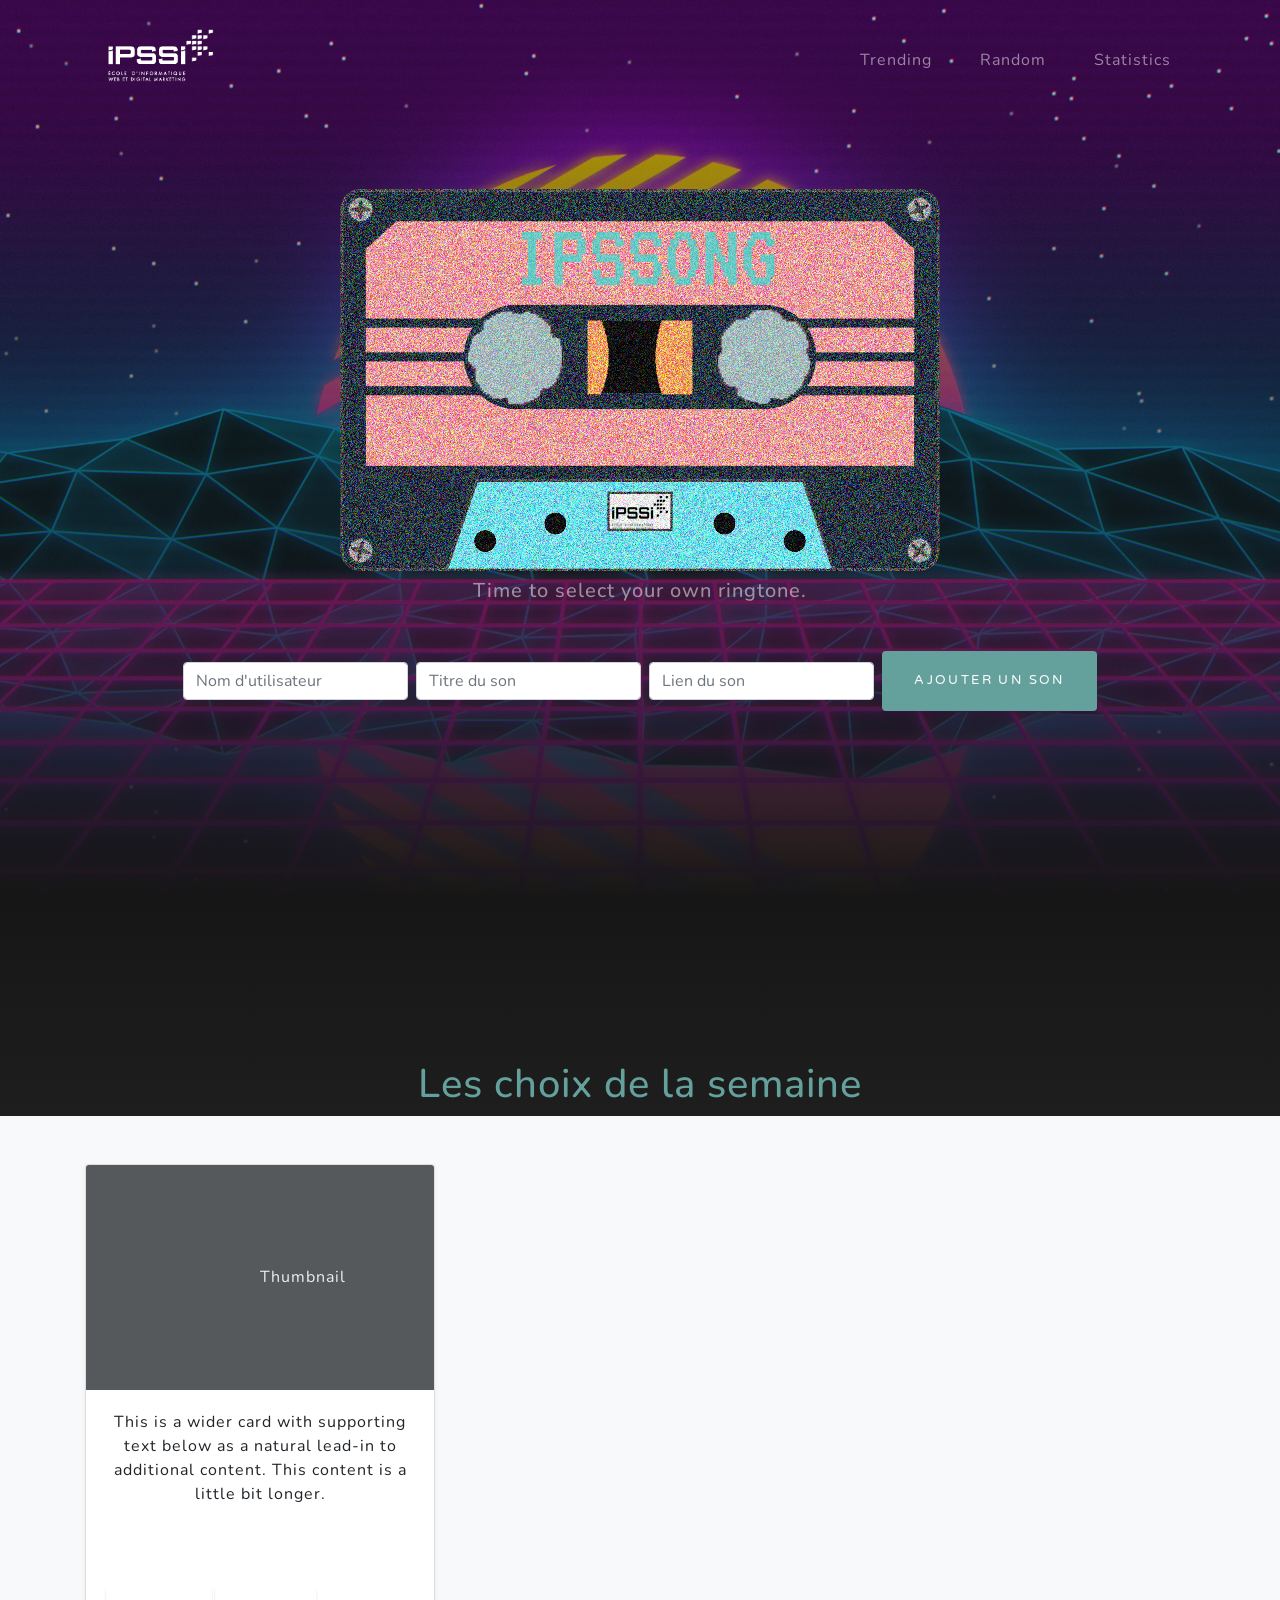
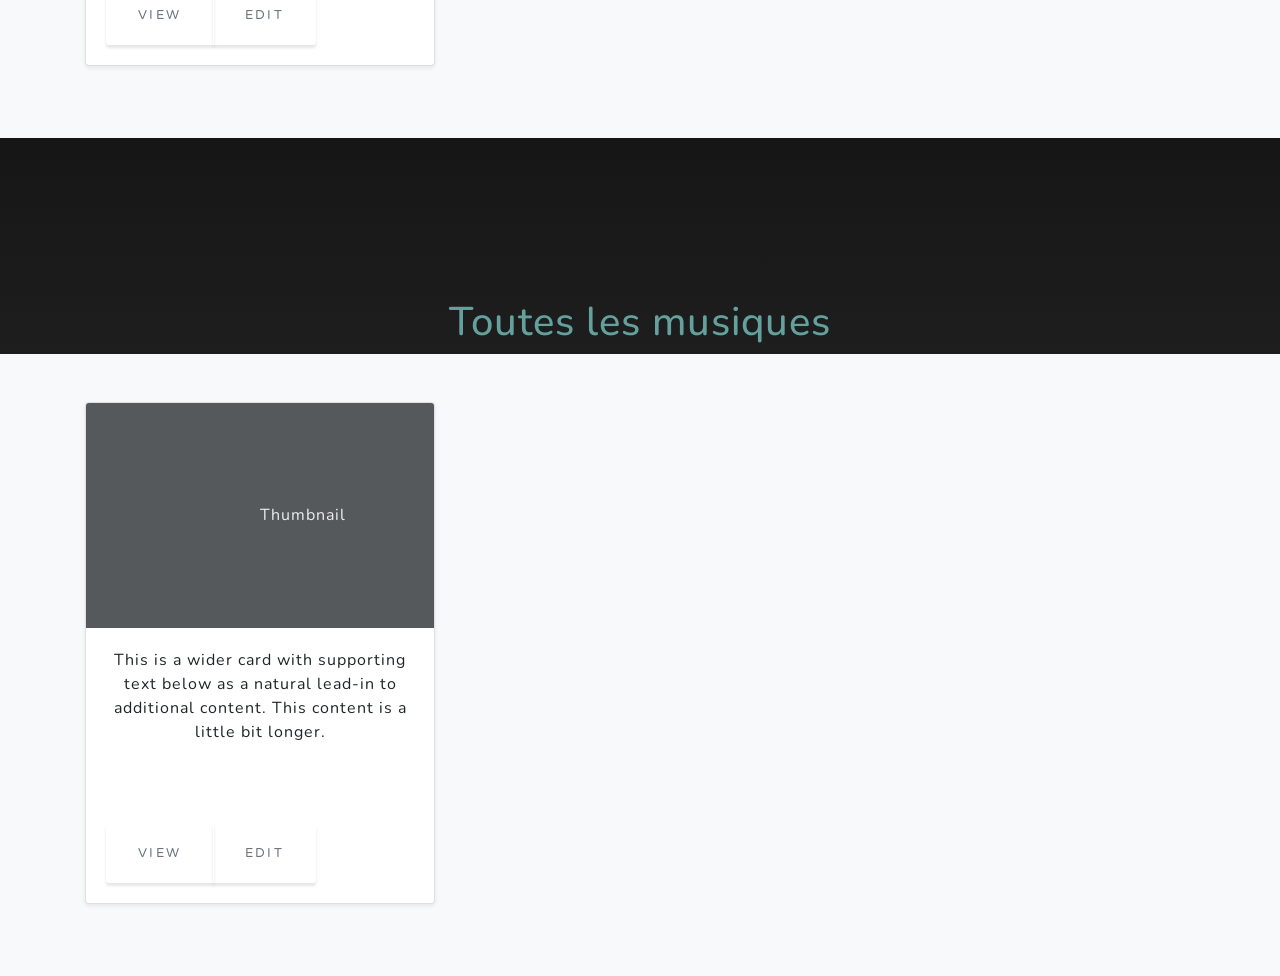
==== commit 4f94b521: "Merge branch '2-Requete' into dev" ====
--- a/index.html
+++ b/index.html
@@ -21,27 +21,27 @@
 
 </head>
   <body>
-    <!-- Navigation -->
-    <nav class="navbar navbar-expand-lg navbar-light fixed-top" id="mainNav">
-      <div class="container">
-        <a class="navbar-brand js-scroll-trigger" href="#page-top"><img src="img/IPSSI_logo.png" class="img-fluid ipssiLogo" alt="IPSSI"}></a>
-        <button class="navbar-toggler navbar-toggler-right" type="button" data-toggle="collapse" data-target="#navbarResponsive" aria-controls="navbarResponsive" aria-expanded="false" aria-label="Toggle navigation">
-          Menu
-          <i class="fas fa-bars"></i>
-        </button>
-        <div class="collapse navbar-collapse" id="navbarResponsive">
-          <ul class="navbar-nav ml-auto">
-            <li class="nav-item">
-              <a class="nav-link js-scroll-trigger" href="#tranding">Tendances</a>
-            </li>
-            <li class="nav-item">
-              <a class="nav-link js-scroll-trigger" href="#random">Toutes</a>
-            </li>
-            <li class="nav-item">
-              <a class="nav-link js-scroll-trigger" href="#statistics">Statistiques</a>
-            </li>
-          </ul>
-        </div>
+
+  <!-- Navigation -->
+  <nav class="navbar navbar-expand-lg navbar-light fixed-top" id="mainNav">
+    <div class="container">
+      <a class="navbar-brand js-scroll-trigger" href="#page-top"><img src="img/IPSSI_logo.png" class="img-fluid ipssiLogo" alt="IPSSI"}></a>
+      <button class="navbar-toggler navbar-toggler-right" type="button" data-toggle="collapse" data-target="#navbarResponsive" aria-controls="navbarResponsive" aria-expanded="false" aria-label="Toggle navigation">
+        Menu
+        <i class="fas fa-bars"></i>
+      </button>
+      <div class="collapse navbar-collapse" id="navbarResponsive">
+        <ul class="navbar-nav ml-auto">
+          <li class="nav-item">
+            <a class="nav-link js-scroll-trigger" href="#trending">Trending</a>
+          </li>
+          <li class="nav-item">
+            <a class="nav-link js-scroll-trigger" href="#random">Random</a>
+          </li>
+          <li class="nav-item">
+            <a class="nav-link js-scroll-trigger" href="#statistics">Statistics</a>
+          </li>
+        </ul>
       </div>
     </nav>
 
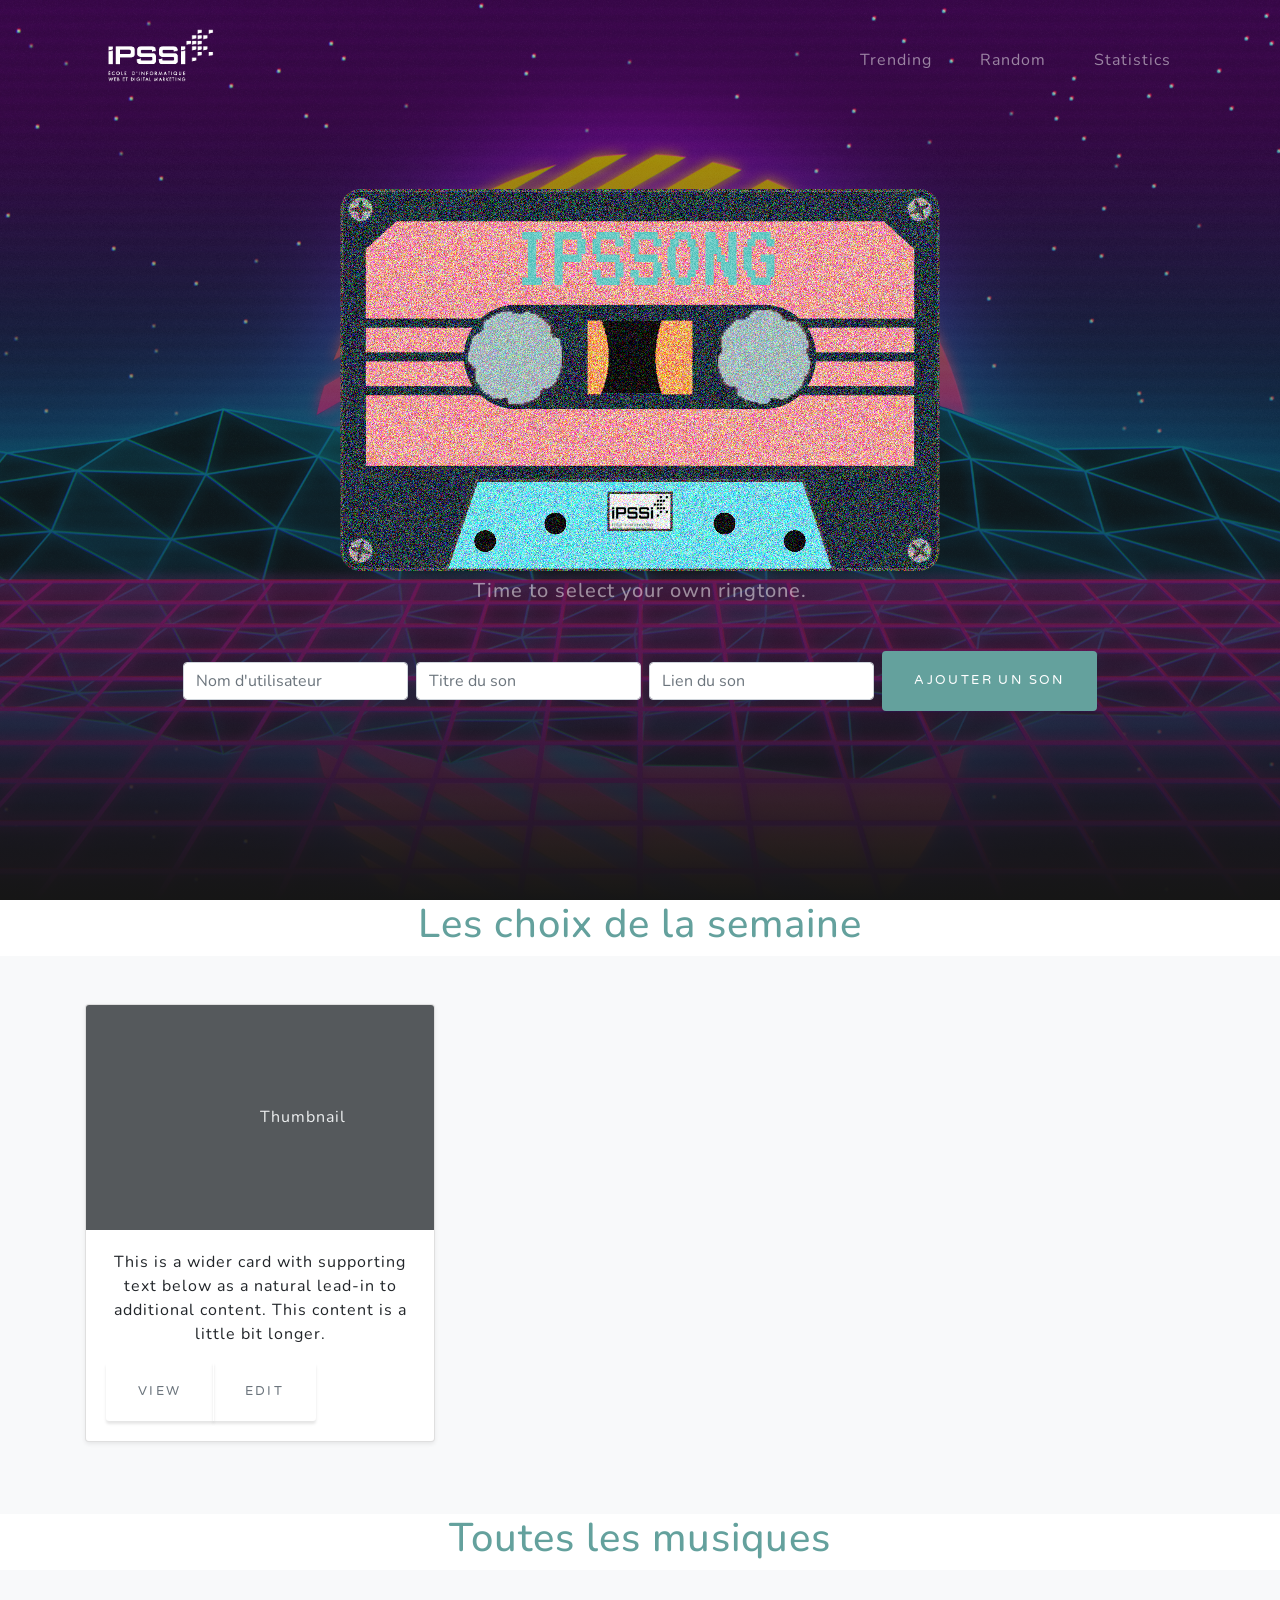
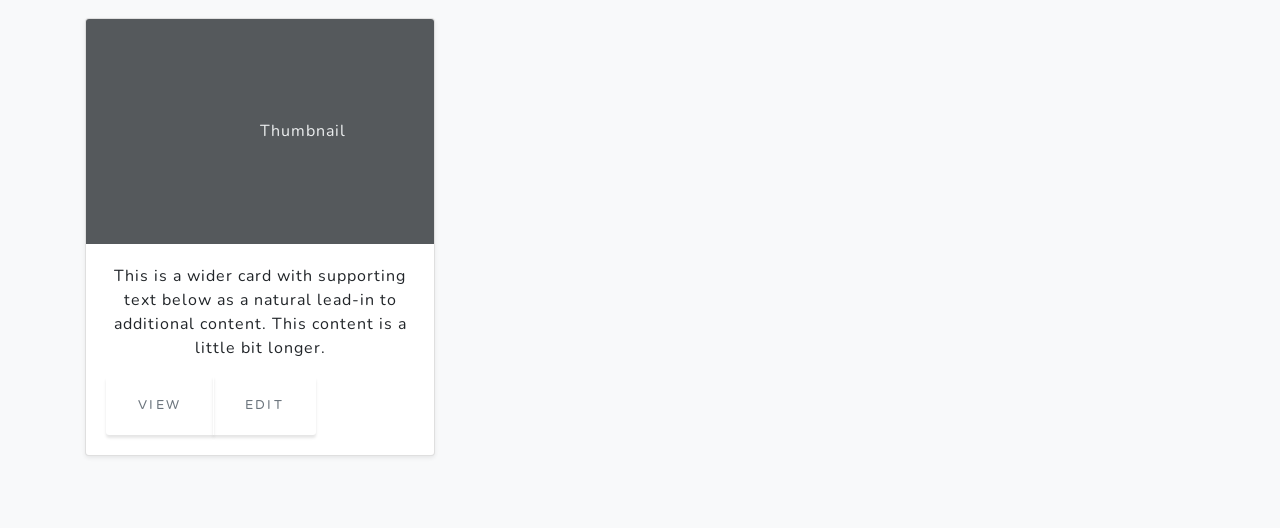
==== commit d0df0a70: "Fix navbar Modification de la Navigation-bar" ====
--- a/index.html
+++ b/index.html
@@ -45,7 +45,8 @@
       </div>
     </nav>
 
-        <!-- Header -->
+    <!-- Header -->
+    <section id="page-top" class="page-top-section text-center">
     <header class="masthead">
       <div class="container d-flex h-100 align-items-center">
         <div class="mx-auto text-center">
@@ -60,9 +61,10 @@
         </div>
       </div>
     </header>
+    </section>
 
-      <!-- About Section -->
-    <section id="about" class="about-section text-center">
+      <!-- Trending Section -->
+    <section id="trending" class="trending-section text-center">
       <h1 class="text-primary">Les choix de la semaine</h1>
      <div class="album py-5 bg-light">
       <div class="container">
@@ -83,7 +85,9 @@
             </div>
           </div>
     </section>
-    <section id="about" class="about-section text-center">
+
+      <!-- Random Section -->
+    <section id="random" class="random-section text-center">
      <h1 class="text-primary">Toutes les musiques</h1>
      <div class="album py-5 bg-light">
       <div class="container">
